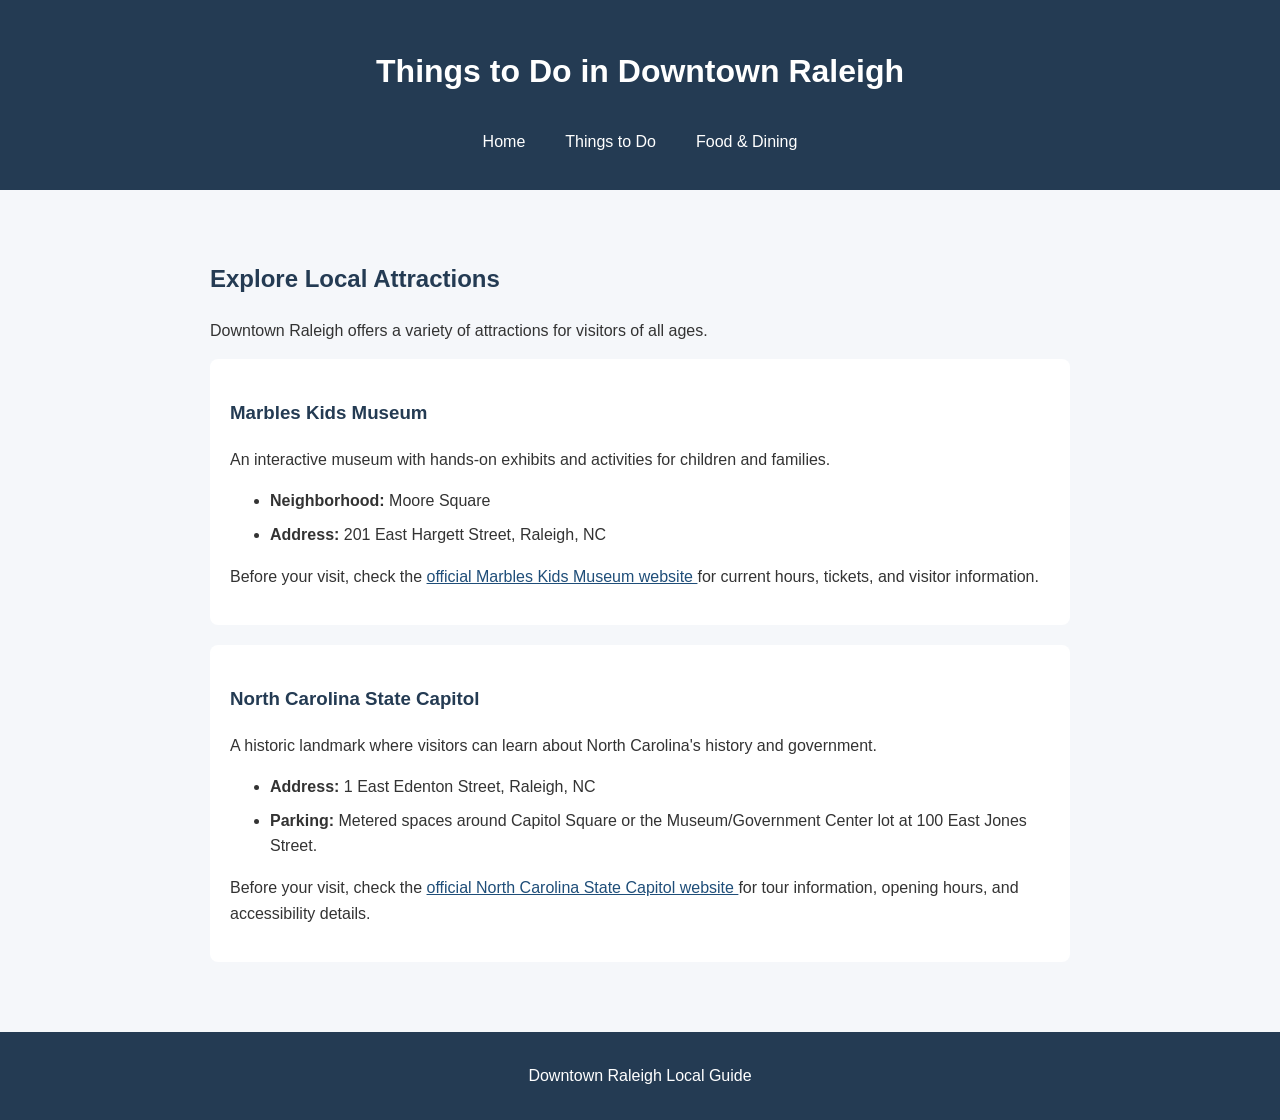
==== attractions.html @ 7ec3bf59 "Add attraction addresses and Capitol parking information" ====
<!DOCTYPE html>
<html lang="en">
<head>
    <meta charset="UTF-8">
    <meta name="viewport" content="width=device-width, initial-scale=1.0">
    <title>Things to Do | Downtown Raleigh</title>
    <link rel="stylesheet" href="css/style.css">
</head>
<body>
    <header>
        <h1>Things to Do in Downtown Raleigh</h1>
        <nav>
            <a href="index.html">Home</a>
            <a href="attractions.html">Things to Do</a>
            <a href="dining.html">Food & Dining</a>
        </nav>
    </header>

    <main>
        <h2>Explore Local Attractions</h2>
        <p>
            Downtown Raleigh offers a variety of attractions
            for visitors of all ages.
        </p>

        <section>
            <h3>Marbles Kids Museum</h3>
            <p>
                An interactive museum with hands-on exhibits
                and activities for children and families.
            </p>
            <ul>
    <li><strong>Neighborhood:</strong> Moore Square</li>
    <li><strong>Address:</strong> 201 East Hargett Street, Raleigh, NC</li>
</ul>
            <p>
    Before your visit, check the
    <a href="https://www.marbleskidsmuseum.org/">
        official Marbles Kids Museum website
    </a>
    for current hours, tickets, and visitor information.
</p>
        </section>

        <section>
            <h3>North Carolina State Capitol</h3>
            <p>
                A historic landmark where visitors can learn
                about North Carolina's history and government.
            </p>
            <ul>
    <li><strong>Address:</strong> 1 East Edenton Street, Raleigh, NC</li>
    <li><strong>Parking:</strong> Metered spaces around Capitol Square
        or the Museum/Government Center lot at 100 East Jones Street.</li>
</ul>
            <p>
    Before your visit, check the
    <a href="https://historicsites.nc.gov/all-sites/north-carolina-state-capitol">
        official North Carolina State Capitol website
    </a>
    for tour information, opening hours, and accessibility details.
</p>
        </section>
    </main>

    <footer>
        <p>Downtown Raleigh Local Guide</p>
    </footer>
</body>
</html>
---- css/style.css ----
/* Downtown Raleigh Local Guide */
:root {
    --primary-color: #243b53;
    --background-color: #f5f7fa;
    --text-color: #333333;
    --card-color: #ffffff;
    --link-color: #1f4e79;
}

body {
    font-family: Arial, sans-serif;
    margin: 0;
    background-color: var(--background-color);
    color: var(--text-color);
}

header {
    background-color: var(--primary-color);
    color: white;
    padding: 25px;
    text-align: center;
}

nav {
    display: flex;
    justify-content: center;
    gap: 20px;
    flex-wrap: wrap;
}

nav a {
    color: white;
    text-decoration: none;
    padding: 10px;
}

nav a:hover {
    text-decoration: underline;
}

main {
    box-sizing: border-box;
    width: calc(100% - 30px);
    max-width: 900px;
    margin: 30px auto;
    padding: 20px;
}

section {
    background-color: var(--card-color);
    padding: 20px;
    margin-bottom: 20px;
    border-radius: 8px;
}

footer {
    background-color: var(--primary-color);
    color: white;
    text-align: center;
    padding: 15px;
}

/* Readability and headings */
body {
    line-height: 1.6;
}

h2, h3 {
    color: var(--primary-color);
}

main a {
    color: var(--link-color);
}

main a:hover {
    text-decoration: none;
}

li {
    margin-bottom: 8px;
}

/* Responsive images */
img {
    display: block;
    max-width: 100%;
    height: auto;
    border-radius: 8px;
}

/* Homepage cards */
.featured {
    display: flex;
    gap: 20px;
}

.featured article {
    flex: 1;
    min-width: 0;
    background-color: var(--background-color);
    padding: 20px;
    border-radius: 8px;
}

/* Smaller screens */
@media (max-width: 600px) {
    .featured {
        flex-direction: column;
    }

    nav {
        flex-direction: column;
        gap: 5px;
    }

    header {
        padding: 20px 15px;
    }

    h1 {
        font-size: 1.8rem;
    }

    main {
        margin: 15px auto;
        padding: 15px;
    }
}
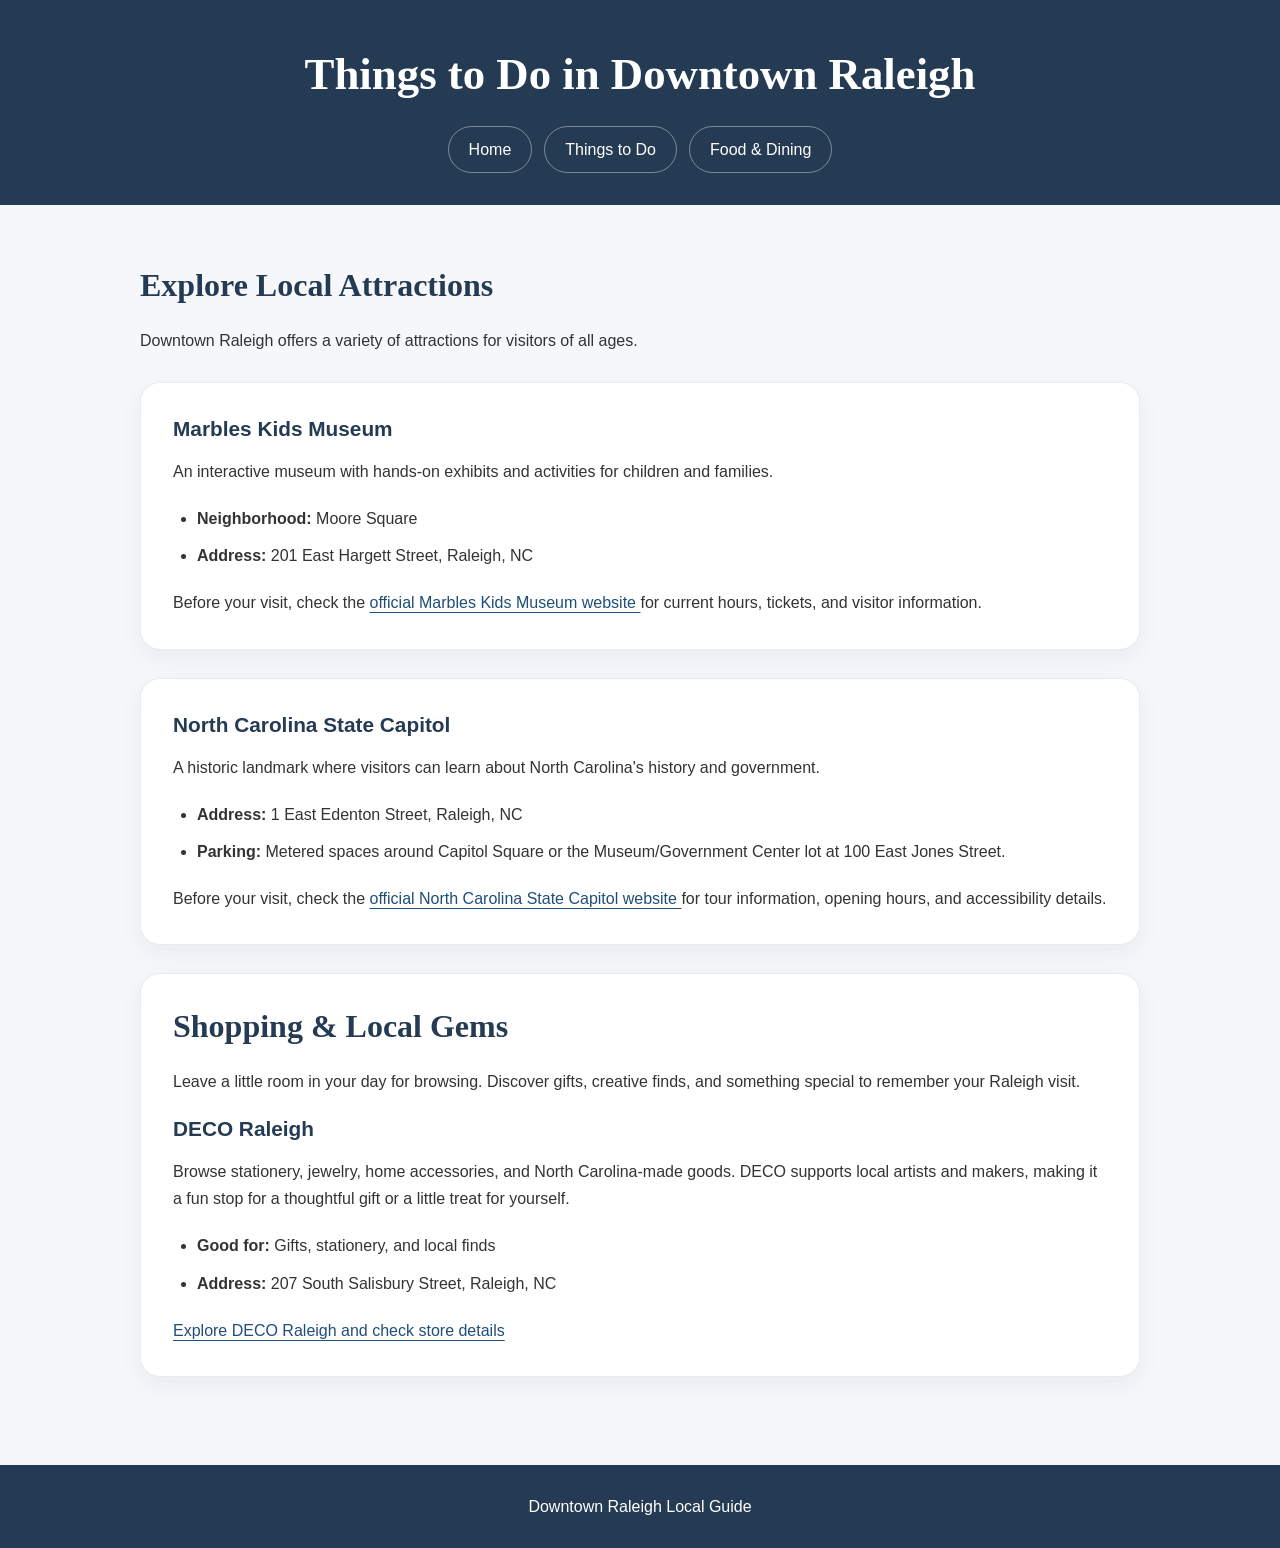
==== commit 01339d55: "Add shopping section featuring DECO Raleigh Added a new section for shopping and local gems, includi" ====
--- a/attractions.html
+++ b/attractions.html
@@ -1,4 +1,3 @@
-
 <!DOCTYPE html>
 <html lang="en">
 <head>
@@ -31,16 +30,16 @@
                 and activities for children and families.
             </p>
             <ul>
-    <li><strong>Neighborhood:</strong> Moore Square</li>
-    <li><strong>Address:</strong> 201 East Hargett Street, Raleigh, NC</li>
-</ul>
+                <li><strong>Neighborhood:</strong> Moore Square</li>
+                <li><strong>Address:</strong> 201 East Hargett Street, Raleigh, NC</li>
+            </ul>
             <p>
-    Before your visit, check the
-    <a href="https://www.marbleskidsmuseum.org/">
-        official Marbles Kids Museum website
-    </a>
-    for current hours, tickets, and visitor information.
-</p>
+                Before your visit, check the
+                <a href="https://www.marbleskidsmuseum.org/">
+                    official Marbles Kids Museum website
+                </a>
+                for current hours, tickets, and visitor information.
+            </p>
         </section>
 
         <section>
@@ -50,18 +49,47 @@
                 about North Carolina's history and government.
             </p>
             <ul>
-    <li><strong>Address:</strong> 1 East Edenton Street, Raleigh, NC</li>
-    <li><strong>Parking:</strong> Metered spaces around Capitol Square
-        or the Museum/Government Center lot at 100 East Jones Street.</li>
-</ul>
+                <li><strong>Address:</strong> 1 East Edenton Street, Raleigh, NC</li>
+                <li>
+                    <strong>Parking:</strong> Metered spaces around Capitol Square
+                    or the Museum/Government Center lot at 100 East Jones Street.
+                </li>
+            </ul>
             <p>
-    Before your visit, check the
-    <a href="https://historicsites.nc.gov/all-sites/north-carolina-state-capitol">
-        official North Carolina State Capitol website
-    </a>
-    for tour information, opening hours, and accessibility details.
-</p>
+                Before your visit, check the
+                <a href="https://historicsites.nc.gov/all-sites/north-carolina-state-capitol">
+                    official North Carolina State Capitol website
+                </a>
+                for tour information, opening hours, and accessibility details.
+            </p>
         </section>
+        <section>
+    <h2>Shopping &amp; Local Gems</h2>
+    <p>
+        Leave a little room in your day for browsing.
+        Discover gifts, creative finds, and something
+        special to remember your Raleigh visit.
+    </p>
+
+    <article>
+        <h3>DECO Raleigh</h3>
+        <p>
+            Browse stationery, jewelry, home accessories,
+            and North Carolina-made goods. DECO supports
+            local artists and makers, making it a fun stop
+            for a thoughtful gift or a little treat for yourself.
+        </p>
+        <ul>
+            <li><strong>Good for:</strong> Gifts, stationery, and local finds</li>
+            <li><strong>Address:</strong> 207 South Salisbury Street, Raleigh, NC</li>
+        </ul>
+        <p>
+            <a href="https://www.decoraleigh.com/">
+                Explore DECO Raleigh and check store details
+            </a>
+        </p>
+    </article>
+</section>
     </main>
 
     <footer>
--- a/css/style.css
+++ b/css/style.css
@@ -8,123 +8,213 @@
     --link-color: #1f4e79;
 }
 
+* {
+    box-sizing: border-box;
+}
+
 body {
     font-family: Arial, sans-serif;
     margin: 0;
     background-color: var(--background-color);
     color: var(--text-color);
-}
-
+    line-height: 1.7;
+}
+
+/* Header and navigation */
 header {
     background-color: var(--primary-color);
     color: white;
-    padding: 25px;
+    padding: 48px 20px 32px;
     text-align: center;
+}
+
+h1 {
+    max-width: 850px;
+    margin: 0 auto 24px;
+    font-family: Georgia, serif;
+    font-size: 2.8rem;
+    line-height: 1.2;
 }
 
 nav {
     display: flex;
     justify-content: center;
-    gap: 20px;
+    gap: 12px;
     flex-wrap: wrap;
 }
 
 nav a {
     color: white;
     text-decoration: none;
-    padding: 10px;
-}
-
-nav a:hover {
-    text-decoration: underline;
-}
-
+    padding: 9px 20px;
+    border: 1px solid rgba(255, 255, 255, 0.4);
+    border-radius: 30px;
+}
+
+nav a:hover,
+nav a:focus-visible {
+    background-color: white;
+    color: var(--primary-color);
+}
+
+a:focus-visible {
+    outline: 3px solid currentColor;
+    outline-offset: 5px;
+}
+
+/* Main content */
 main {
-    box-sizing: border-box;
     width: calc(100% - 30px);
-    max-width: 900px;
-    margin: 30px auto;
+    max-width: 1040px;
+    margin: 40px auto;
     padding: 20px;
 }
 
+h2,
+h3 {
+    color: var(--primary-color);
+    line-height: 1.3;
+}
+
+h2 {
+    font-family: Georgia, serif;
+    font-size: 2rem;
+    margin: 0 0 20px;
+}
+
+h3 {
+    font-size: 1.3rem;
+    margin: 0 0 16px;
+}
+
+p {
+    margin: 0 0 20px;
+}
+
+main > p {
+    max-width: 760px;
+}
+
+main a {
+    color: var(--link-color);
+    text-underline-offset: 4px;
+}
+
+main a:hover {
+    text-decoration-thickness: 2px;
+}
+
+/* Content cards */
 section {
     background-color: var(--card-color);
-    padding: 20px;
-    margin-bottom: 20px;
-    border-radius: 8px;
-}
-
+    padding: 32px;
+    margin: 28px 0;
+    border: 1px solid rgba(36, 59, 83, 0.1);
+    border-radius: 20px;
+    box-shadow: 0 8px 24px rgba(36, 59, 83, 0.06);
+}
+
+section > :last-child,
+article > :last-child {
+    margin-bottom: 0;
+}
+
+ul {
+    padding-left: 24px;
+    margin: 0 0 20px;
+}
+
+li {
+    margin-bottom: 10px;
+}
+
+/* Photos and credits */
+figure {
+    margin: 24px 0 32px;
+}
+
+img {
+    display: block;
+    max-width: 100%;
+    height: auto;
+    border-radius: 16px;
+}
+
+figcaption {
+    margin-top: 12px;
+    font-size: 0.85rem;
+}
+
+/* Homepage cards */
+.featured {
+    display: flex;
+    gap: 24px;
+}
+
+.featured article {
+    flex: 1;
+    min-width: 0;
+    background-color: var(--background-color);
+    padding: 28px;
+    border: 1px solid rgba(36, 59, 83, 0.08);
+    border-radius: 16px;
+}
+
+.featured article > a {
+    display: inline-block;
+    font-weight: bold;
+}
+
+/* Footer */
 footer {
     background-color: var(--primary-color);
     color: white;
     text-align: center;
-    padding: 15px;
-}
-
-/* Readability and headings */
-body {
-    line-height: 1.6;
-}
-
-h2, h3 {
-    color: var(--primary-color);
-}
-
-main a {
-    color: var(--link-color);
-}
-
-main a:hover {
-    text-decoration: none;
-}
-
-li {
-    margin-bottom: 8px;
-}
-
-/* Responsive images */
-img {
-    display: block;
-    max-width: 100%;
-    height: auto;
-    border-radius: 8px;
-}
-
-/* Homepage cards */
-.featured {
-    display: flex;
-    gap: 20px;
-}
-
-.featured article {
-    flex: 1;
-    min-width: 0;
-    background-color: var(--background-color);
-    padding: 20px;
-    border-radius: 8px;
+    padding: 28px 20px;
+}
+
+footer p {
+    margin: 0;
 }
 
 /* Smaller screens */
 @media (max-width: 600px) {
+    header {
+        padding: 32px 15px 24px;
+    }
+
+    h1 {
+        font-size: 2rem;
+    }
+
+    h2 {
+        font-size: 1.7rem;
+    }
+
+    nav {
+        gap: 8px;
+    }
+
+    nav a {
+        padding: 8px 14px;
+    }
+
+    main {
+        margin: 24px auto;
+        padding: 10px;
+    }
+
+    section {
+        padding: 22px;
+        border-radius: 16px;
+    }
+
     .featured {
         flex-direction: column;
-    }
-
-    nav {
-        flex-direction: column;
-        gap: 5px;
-    }
-
-    header {
-        padding: 20px 15px;
-    }
-
-    h1 {
-        font-size: 1.8rem;
-    }
-
-    main {
-        margin: 15px auto;
-        padding: 15px;
-    }
-}
+        gap: 18px;
+    }
+
+    .featured article {
+        padding: 22px;
+    }
+}
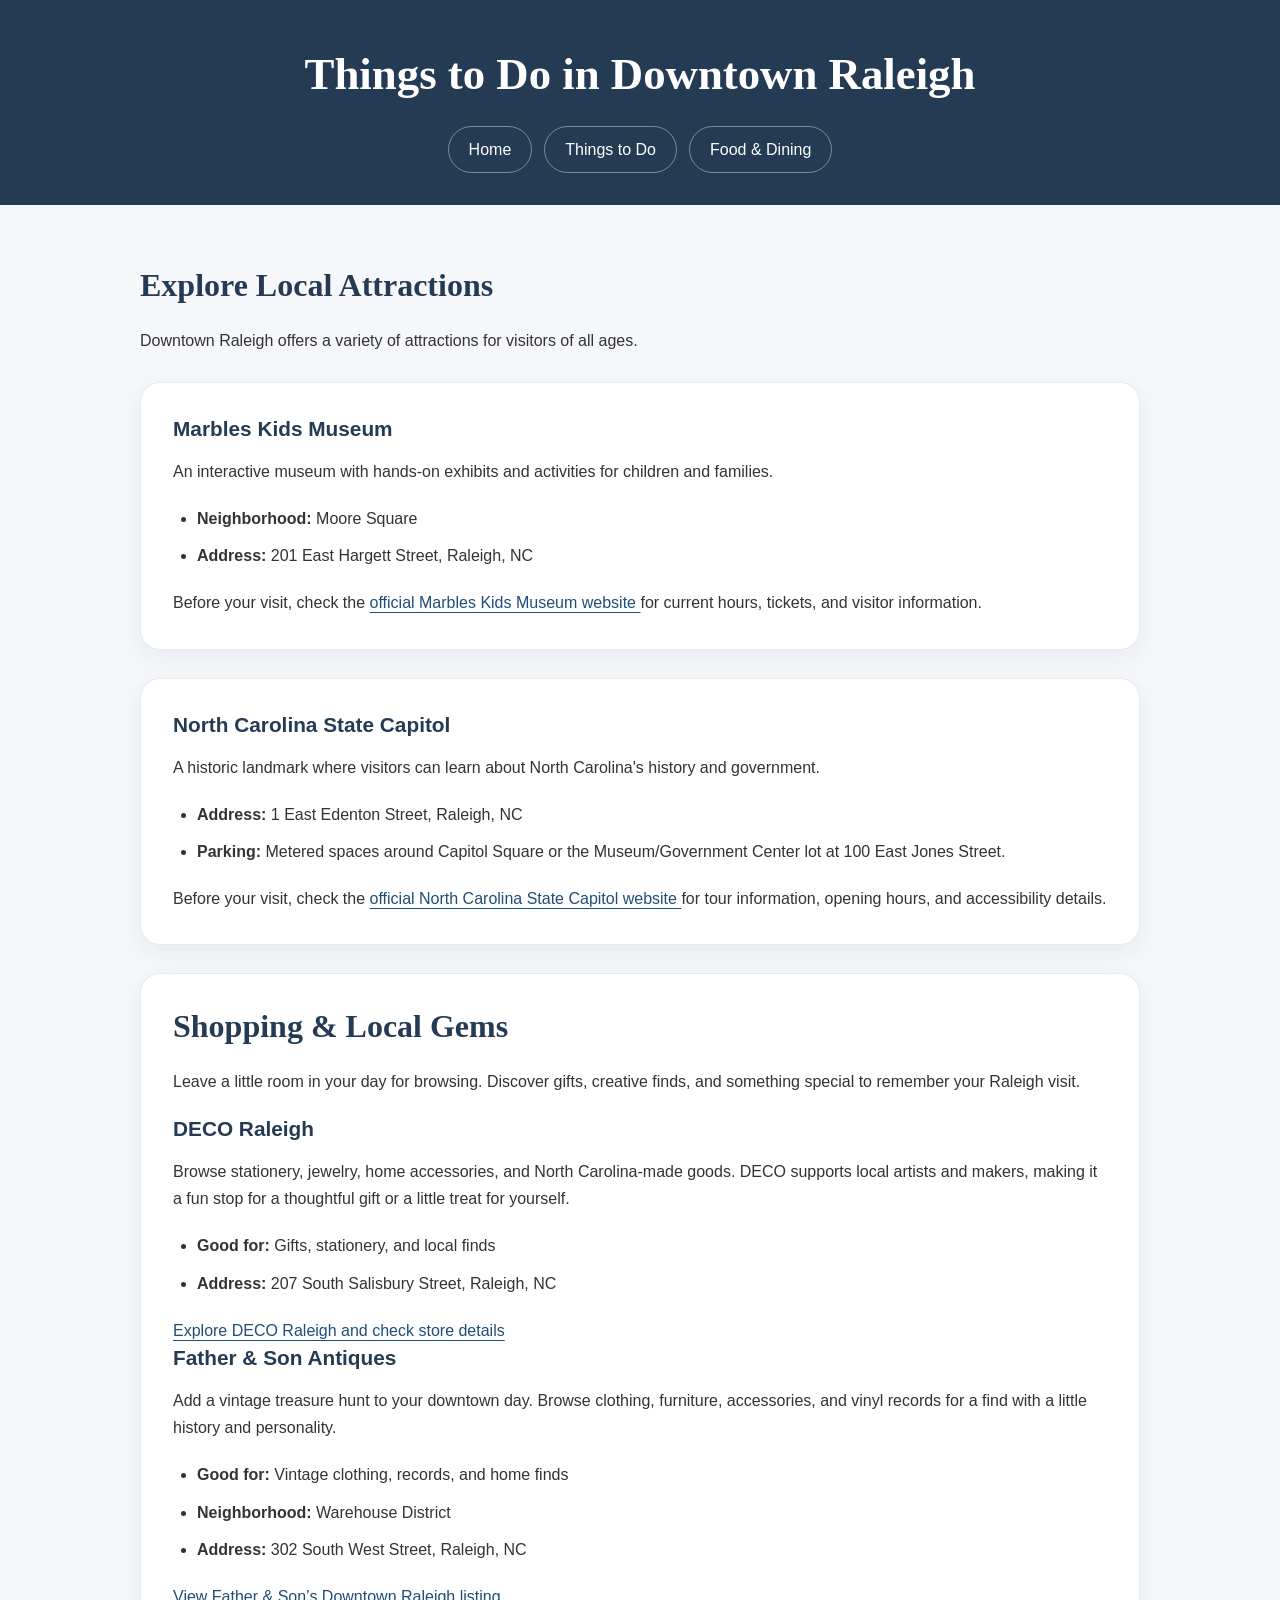
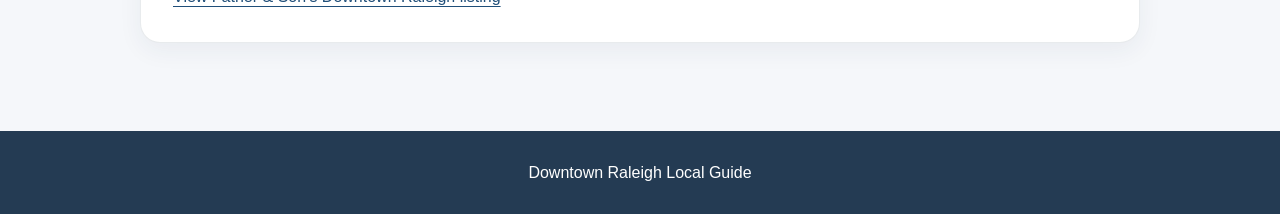
==== commit 915a82de: "Add Father and Son vintage shopping recommendation" ====
--- a/attractions.html
+++ b/attractions.html
@@ -89,6 +89,24 @@
             </a>
         </p>
     </article>
+            <article>
+    <h3>Father &amp; Son Antiques</h3>
+    <p>
+        Add a vintage treasure hunt to your downtown day.
+        Browse clothing, furniture, accessories, and vinyl
+        records for a find with a little history and personality.
+    </p>
+    <ul>
+        <li><strong>Good for:</strong> Vintage clothing, records, and home finds</li>
+        <li><strong>Neighborhood:</strong> Warehouse District</li>
+        <li><strong>Address:</strong> 302 South West Street, Raleigh, NC</li>
+    </ul>
+    <p>
+        <a href="https://downtownraleigh.org/go/father-and-son-antiques">
+            View Father &amp; Son’s Downtown Raleigh listing
+        </a>
+    </p>
+</article>
 </section>
     </main>
 
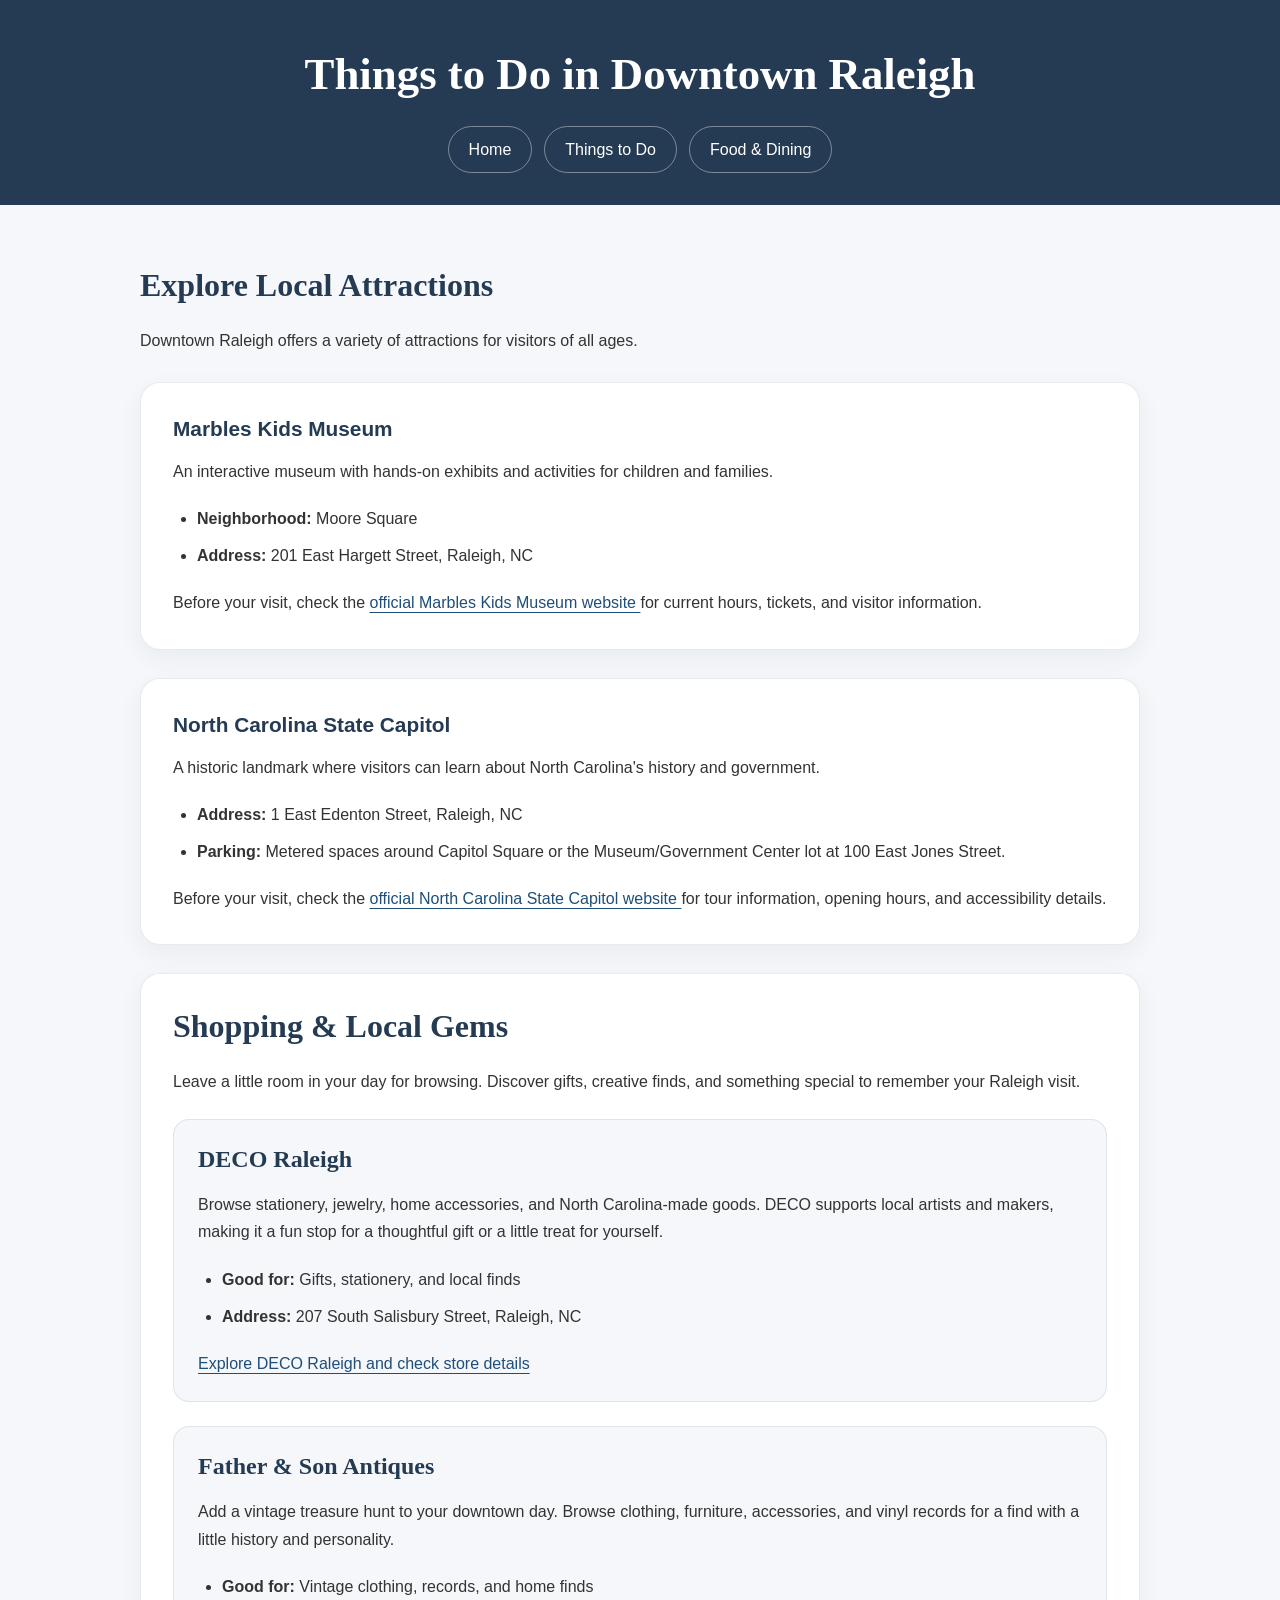
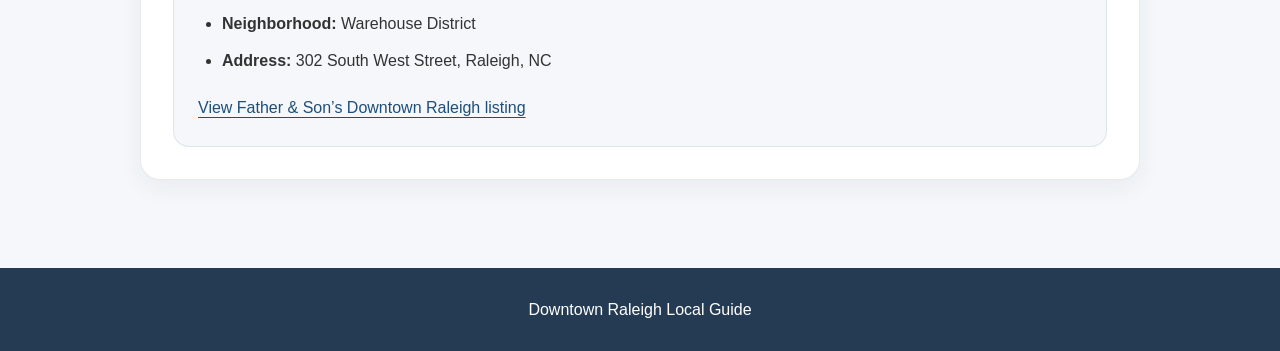
==== commit 056e7873: "Add aria-label to navigation for accessibility" ====
--- a/attractions.html
+++ b/attractions.html
@@ -9,7 +9,7 @@
 <body>
     <header>
         <h1>Things to Do in Downtown Raleigh</h1>
-        <nav>
+        <nav aria-label="Main navigation">
             <a href="index.html">Home</a>
             <a href="attractions.html">Things to Do</a>
             <a href="dining.html">Food & Dining</a>
@@ -63,7 +63,7 @@
                 for tour information, opening hours, and accessibility details.
             </p>
         </section>
-        <section>
+        <section class="shopping">
     <h2>Shopping &amp; Local Gems</h2>
     <p>
         Leave a little room in your day for browsing.
--- a/css/style.css
+++ b/css/style.css
@@ -58,8 +58,8 @@
 }
 
 a:focus-visible {
-    outline: 3px solid currentColor;
-    outline-offset: 5px;
+    outline: 3px solid #f4b942;
+    outline-offset: 4px;
 }
 
 /* Main content */
@@ -176,7 +176,19 @@
 footer p {
     margin: 0;
 }
-
+/* Shopping cards */
+.shopping > article {
+    background-color: var(--background-color);
+    padding: 24px;
+    margin-top: 24px;
+    border: 1px solid rgba(36, 59, 83, 0.1);
+    border-radius: 16px;
+}
+
+.shopping > article h3 {
+    font-family: Georgia, serif;
+    font-size: 1.5rem;
+}
 /* Smaller screens */
 @media (max-width: 600px) {
     header {
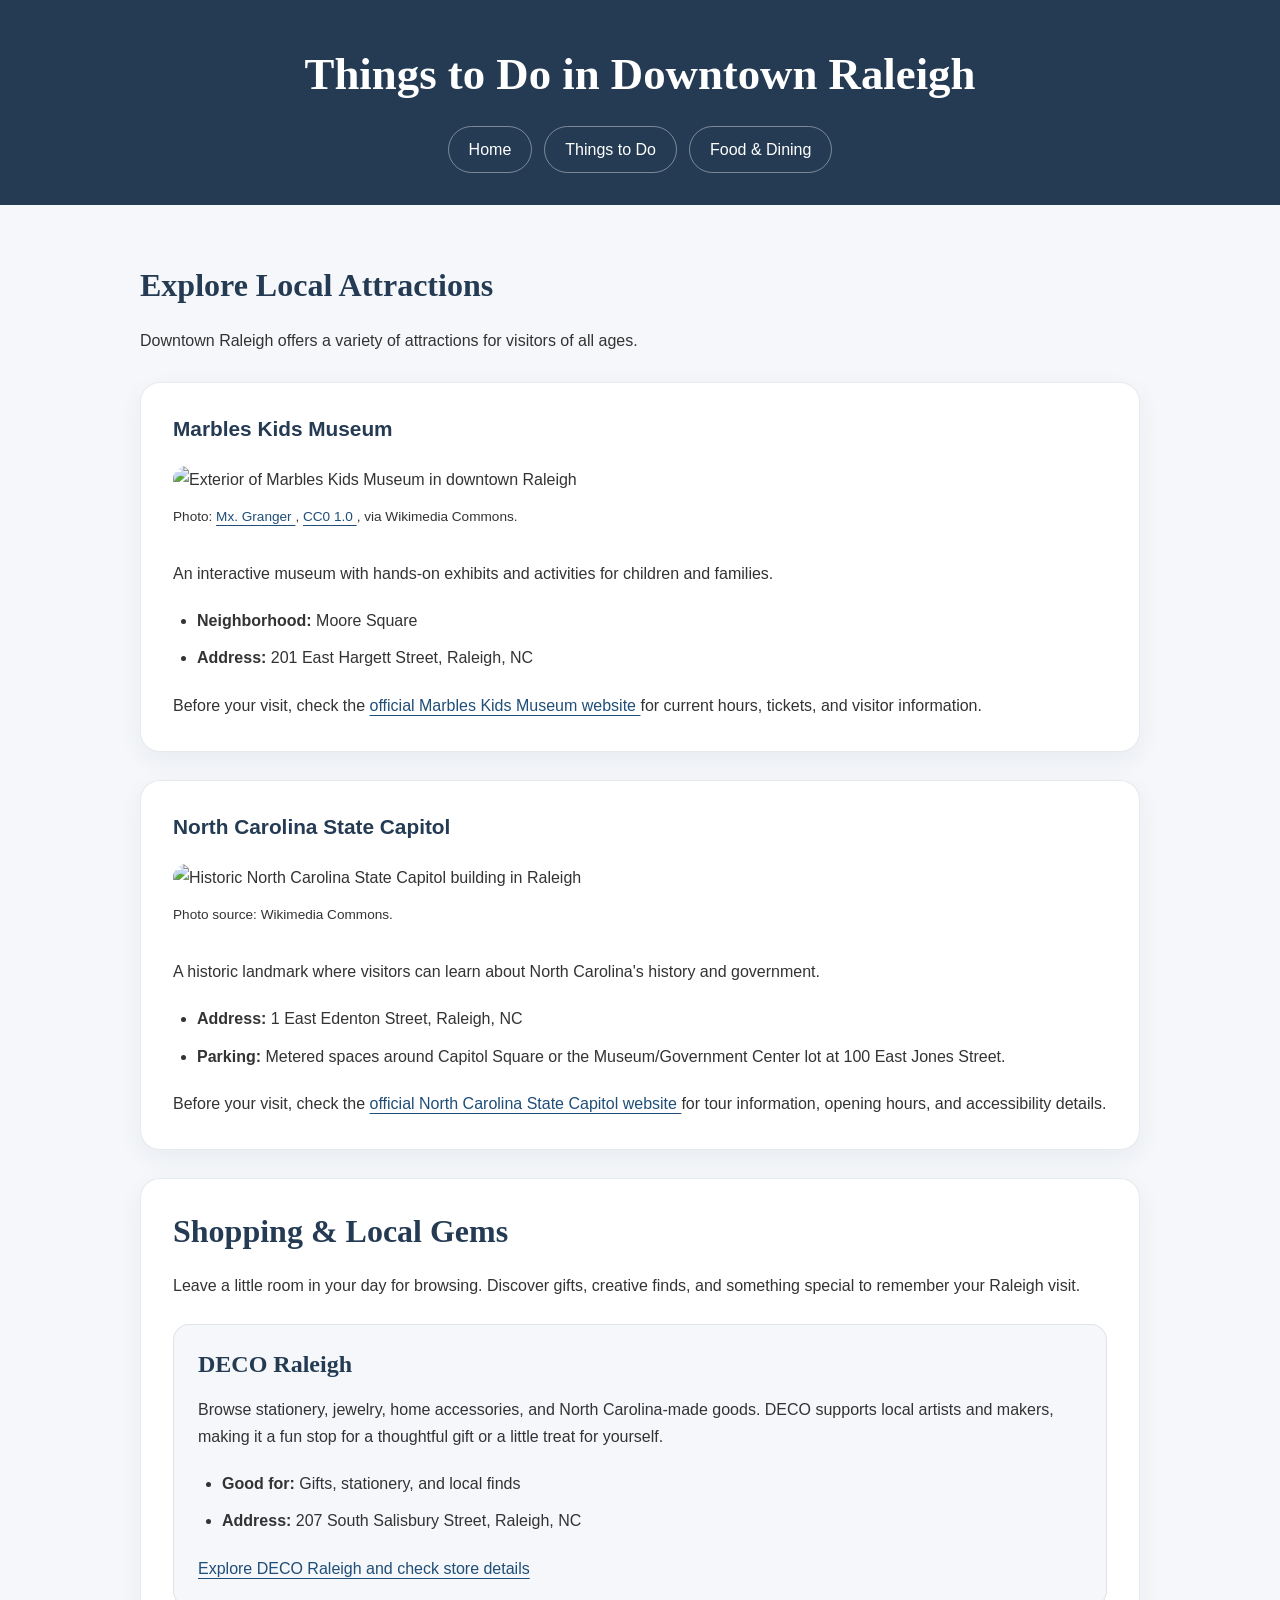
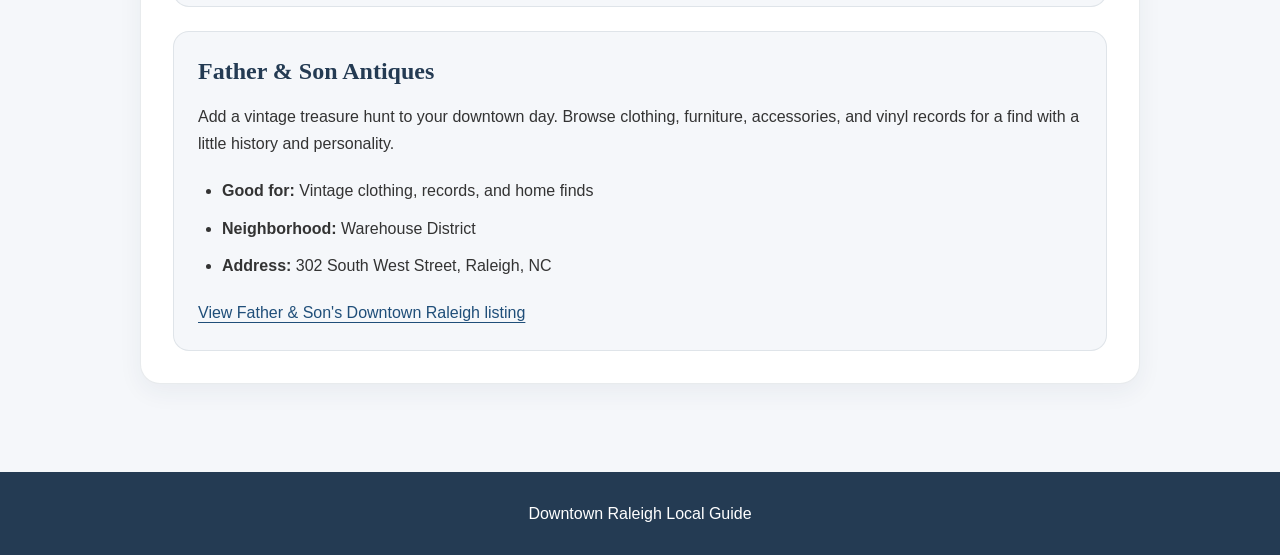
==== commit d99a04cd: "Add attraction images and improve HTML accessibility Updated navigation links to include aria-curren" ====
--- a/attractions.html
+++ b/attractions.html
@@ -1,3 +1,4 @@
+
 <!DOCTYPE html>
 <html lang="en">
 <head>
@@ -11,8 +12,8 @@
         <h1>Things to Do in Downtown Raleigh</h1>
         <nav aria-label="Main navigation">
             <a href="index.html">Home</a>
-            <a href="attractions.html">Things to Do</a>
-            <a href="dining.html">Food & Dining</a>
+            <a href="attractions.html" aria-current="page">Things to Do</a>
+            <a href="dining.html">Food &amp; Dining</a>
         </nav>
     </header>
 
@@ -25,14 +26,33 @@
 
         <section>
             <h3>Marbles Kids Museum</h3>
+
+            <figure>
+                <img src="images/marbles.jpg"
+                     alt="Exterior of Marbles Kids Museum in downtown Raleigh"
+                     loading="lazy">
+                <figcaption>
+                    Photo:
+                    <a href="https://commons.wikimedia.org/wiki/File:Marbles_Kids_Museum.jpg">
+                        Mx. Granger
+                    </a>,
+                    <a href="https://creativecommons.org/publicdomain/zero/1.0/">
+                        CC0 1.0
+                    </a>,
+                    via Wikimedia Commons.
+                </figcaption>
+            </figure>
+
             <p>
                 An interactive museum with hands-on exhibits
                 and activities for children and families.
             </p>
+
             <ul>
                 <li><strong>Neighborhood:</strong> Moore Square</li>
                 <li><strong>Address:</strong> 201 East Hargett Street, Raleigh, NC</li>
             </ul>
+
             <p>
                 Before your visit, check the
                 <a href="https://www.marbleskidsmuseum.org/">
@@ -44,10 +64,21 @@
 
         <section>
             <h3>North Carolina State Capitol</h3>
+
+            <figure>
+                <img src="images/capitol.jpg"
+                     alt="Historic North Carolina State Capitol building in Raleigh"
+                     loading="lazy">
+                <figcaption>
+                    Photo source: Wikimedia Commons.
+                </figcaption>
+            </figure>
+
             <p>
                 A historic landmark where visitors can learn
                 about North Carolina's history and government.
             </p>
+
             <ul>
                 <li><strong>Address:</strong> 1 East Edenton Street, Raleigh, NC</li>
                 <li>
@@ -55,6 +86,7 @@
                     or the Museum/Government Center lot at 100 East Jones Street.
                 </li>
             </ul>
+
             <p>
                 Before your visit, check the
                 <a href="https://historicsites.nc.gov/all-sites/north-carolina-state-capitol">
@@ -63,51 +95,60 @@
                 for tour information, opening hours, and accessibility details.
             </p>
         </section>
+
         <section class="shopping">
-    <h2>Shopping &amp; Local Gems</h2>
-    <p>
-        Leave a little room in your day for browsing.
-        Discover gifts, creative finds, and something
-        special to remember your Raleigh visit.
-    </p>
+            <h2>Shopping &amp; Local Gems</h2>
 
-    <article>
-        <h3>DECO Raleigh</h3>
-        <p>
-            Browse stationery, jewelry, home accessories,
-            and North Carolina-made goods. DECO supports
-            local artists and makers, making it a fun stop
-            for a thoughtful gift or a little treat for yourself.
-        </p>
-        <ul>
-            <li><strong>Good for:</strong> Gifts, stationery, and local finds</li>
-            <li><strong>Address:</strong> 207 South Salisbury Street, Raleigh, NC</li>
-        </ul>
-        <p>
-            <a href="https://www.decoraleigh.com/">
-                Explore DECO Raleigh and check store details
-            </a>
-        </p>
-    </article>
+            <p>
+                Leave a little room in your day for browsing.
+                Discover gifts, creative finds, and something
+                special to remember your Raleigh visit.
+            </p>
+
             <article>
-    <h3>Father &amp; Son Antiques</h3>
-    <p>
-        Add a vintage treasure hunt to your downtown day.
-        Browse clothing, furniture, accessories, and vinyl
-        records for a find with a little history and personality.
-    </p>
-    <ul>
-        <li><strong>Good for:</strong> Vintage clothing, records, and home finds</li>
-        <li><strong>Neighborhood:</strong> Warehouse District</li>
-        <li><strong>Address:</strong> 302 South West Street, Raleigh, NC</li>
-    </ul>
-    <p>
-        <a href="https://downtownraleigh.org/go/father-and-son-antiques">
-            View Father &amp; Son’s Downtown Raleigh listing
-        </a>
-    </p>
-</article>
-</section>
+                <h3>DECO Raleigh</h3>
+
+                <p>
+                    Browse stationery, jewelry, home accessories,
+                    and North Carolina-made goods. DECO supports
+                    local artists and makers, making it a fun stop
+                    for a thoughtful gift or a little treat for yourself.
+                </p>
+
+                <ul>
+                    <li><strong>Good for:</strong> Gifts, stationery, and local finds</li>
+                    <li><strong>Address:</strong> 207 South Salisbury Street, Raleigh, NC</li>
+                </ul>
+
+                <p>
+                    <a href="https://www.decoraleigh.com/">
+                        Explore DECO Raleigh and check store details
+                    </a>
+                </p>
+            </article>
+
+            <article>
+                <h3>Father &amp; Son Antiques</h3>
+
+                <p>
+                    Add a vintage treasure hunt to your downtown day.
+                    Browse clothing, furniture, accessories, and vinyl
+                    records for a find with a little history and personality.
+                </p>
+
+                <ul>
+                    <li><strong>Good for:</strong> Vintage clothing, records, and home finds</li>
+                    <li><strong>Neighborhood:</strong> Warehouse District</li>
+                    <li><strong>Address:</strong> 302 South West Street, Raleigh, NC</li>
+                </ul>
+
+                <p>
+                    <a href="https://downtownraleigh.org/go/father-and-son-antiques">
+                        View Father &amp; Son's Downtown Raleigh listing
+                    </a>
+                </p>
+            </article>
+        </section>
     </main>
 
     <footer>
@@ -115,3 +156,4 @@
     </footer>
 </body>
 </html>
+
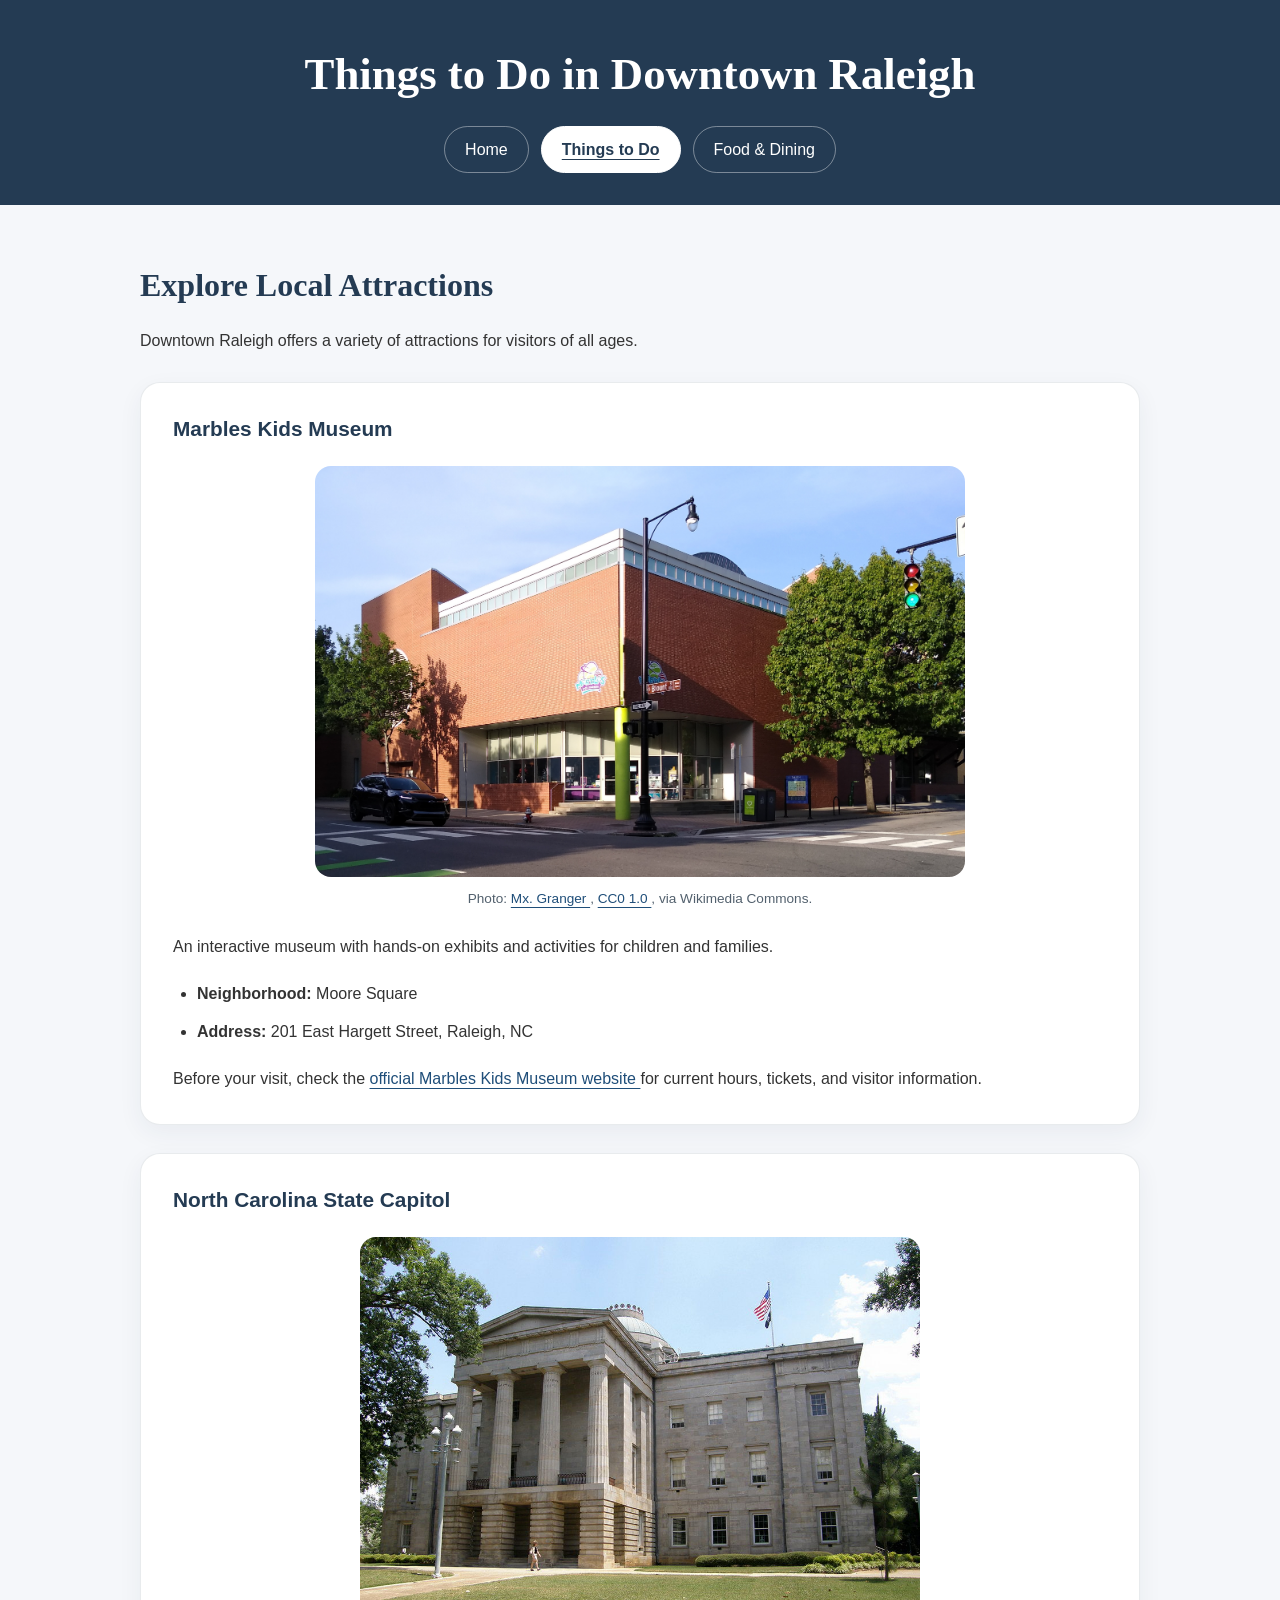
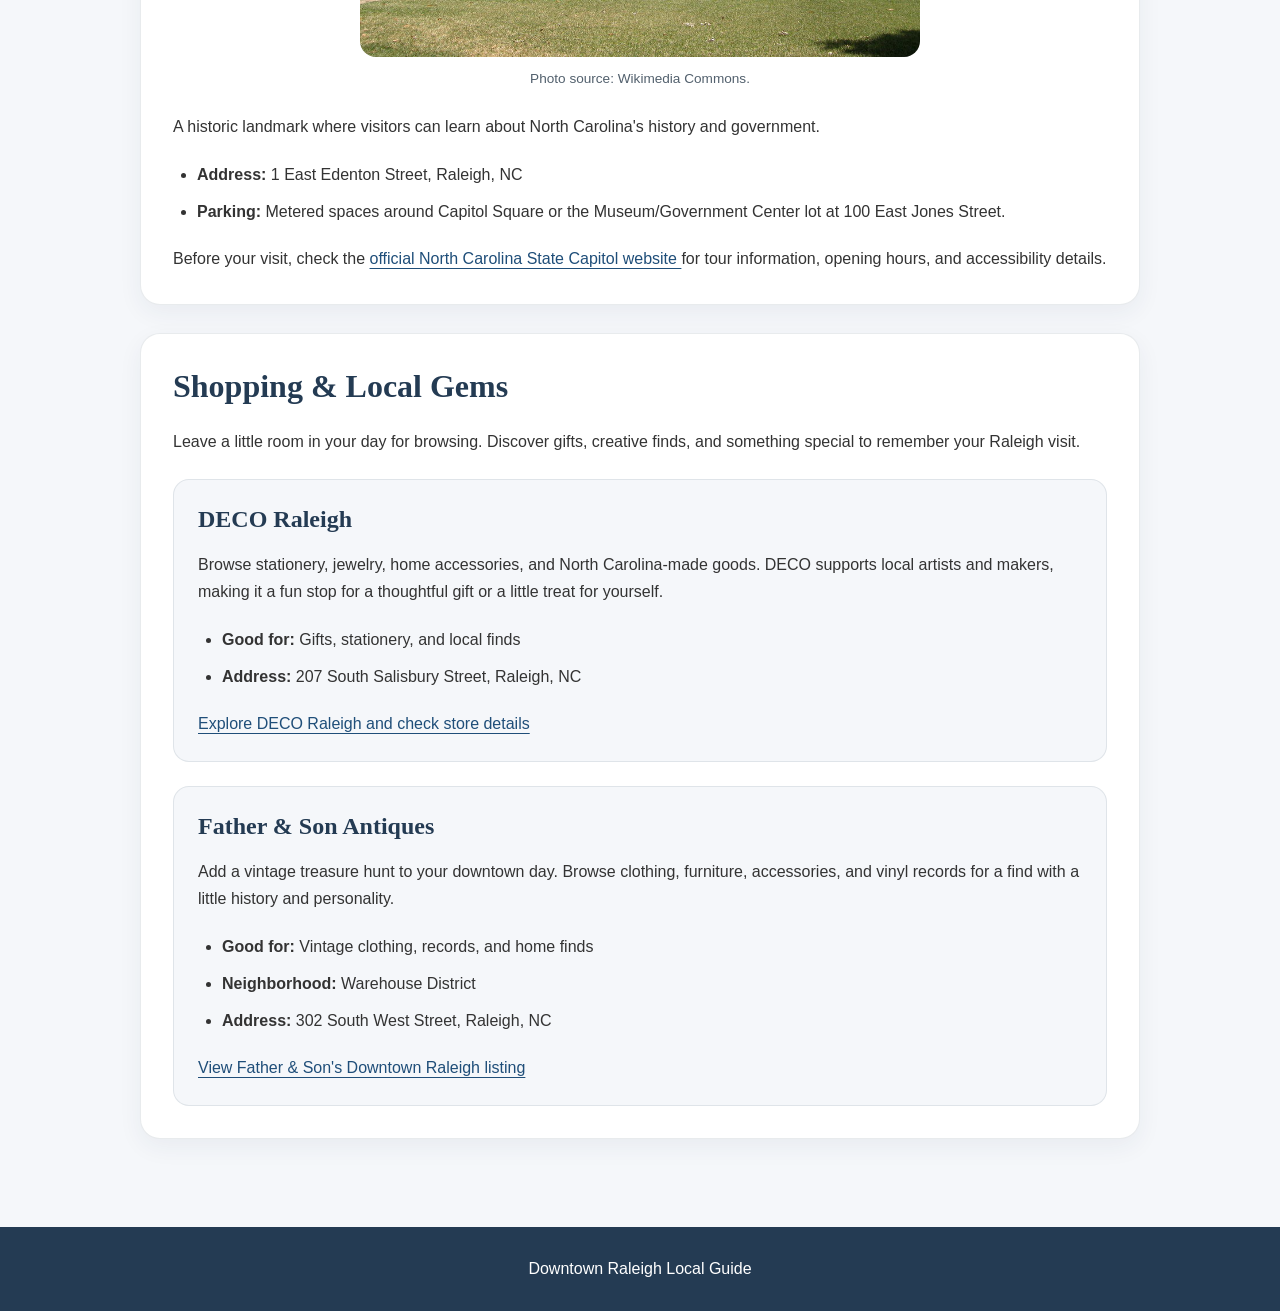
==== commit 420b44ac: "Fix image source filenames in attractions.html Updated image source filenames to match case sensitiv" ====
--- a/attractions.html
+++ b/attractions.html
@@ -28,7 +28,7 @@
             <h3>Marbles Kids Museum</h3>
 
             <figure>
-                <img src="images/marbles.jpg"
+                <img src="images/Marbles.jpg"
                      alt="Exterior of Marbles Kids Museum in downtown Raleigh"
                      loading="lazy">
                 <figcaption>
@@ -66,7 +66,7 @@
             <h3>North Carolina State Capitol</h3>
 
             <figure>
-                <img src="images/capitol.jpg"
+                <img src="images/Capitol.jpg"
                      alt="Historic North Carolina State Capitol building in Raleigh"
                      loading="lazy">
                 <figcaption>
--- a/css/style.css
+++ b/css/style.css
@@ -57,7 +57,23 @@
     color: var(--primary-color);
 }
 
+/* Current navigation page */
+nav a[aria-current="page"] {
+    background-color: white;
+    color: var(--primary-color);
+    font-weight: bold;
+    text-decoration: underline;
+    text-underline-offset: 4px;
+    border-color: white;
+}
+
+/* Accessible keyboard focus */
 a:focus-visible {
+    outline: 3px solid var(--primary-color);
+    outline-offset: 4px;
+}
+
+nav a:focus-visible {
     outline: 3px solid #f4b942;
     outline-offset: 4px;
 }
@@ -98,6 +114,7 @@
 main a {
     color: var(--link-color);
     text-underline-offset: 4px;
+    overflow-wrap: anywhere;
 }
 
 main a:hover {
@@ -140,9 +157,36 @@
     border-radius: 16px;
 }
 
+/* Homepage skyline image */
+main > figure img {
+    width: 100%;
+}
+
+/* Attraction and dining images */
+section figure {
+    max-width: 650px;
+    margin: 24px auto;
+}
+
+section figure img {
+    width: auto;
+    max-width: 100%;
+    max-height: 420px;
+    height: auto;
+    margin: 0 auto;
+}
+
+/* Photo attribution */
 figcaption {
     margin-top: 12px;
     font-size: 0.85rem;
+    line-height: 1.5;
+    color: #52606d;
+    text-align: center;
+}
+
+figcaption a {
+    color: var(--link-color);
 }
 
 /* Homepage cards */
@@ -165,17 +209,6 @@
     font-weight: bold;
 }
 
-/* Footer */
-footer {
-    background-color: var(--primary-color);
-    color: white;
-    text-align: center;
-    padding: 28px 20px;
-}
-
-footer p {
-    margin: 0;
-}
 /* Shopping cards */
 .shopping > article {
     background-color: var(--background-color);
@@ -189,7 +222,20 @@
     font-family: Georgia, serif;
     font-size: 1.5rem;
 }
-/* Smaller screens */
+
+/* Footer */
+footer {
+    background-color: var(--primary-color);
+    color: white;
+    text-align: center;
+    padding: 28px 20px;
+}
+
+footer p {
+    margin: 0;
+}
+
+/* Responsive layout for smaller screens */
 @media (max-width: 600px) {
     header {
         padding: 32px 15px 24px;
@@ -203,6 +249,10 @@
         font-size: 1.7rem;
     }
 
+    h3 {
+        font-size: 1.2rem;
+    }
+
     nav {
         gap: 8px;
     }
@@ -212,6 +262,7 @@
     }
 
     main {
+        width: calc(100% - 20px);
         margin: 24px auto;
         padding: 10px;
     }
@@ -221,6 +272,22 @@
         border-radius: 16px;
     }
 
+    section figure {
+        margin: 18px 0;
+    }
+
+    section figure img {
+        max-height: 350px;
+    }
+
+    img {
+        border-radius: 12px;
+    }
+
+    figcaption {
+        font-size: 0.8rem;
+    }
+
     .featured {
         flex-direction: column;
         gap: 18px;
@@ -229,4 +296,10 @@
     .featured article {
         padding: 22px;
     }
-}
+
+    .shopping > article {
+        padding: 18px;
+    }
+}
+
+}
